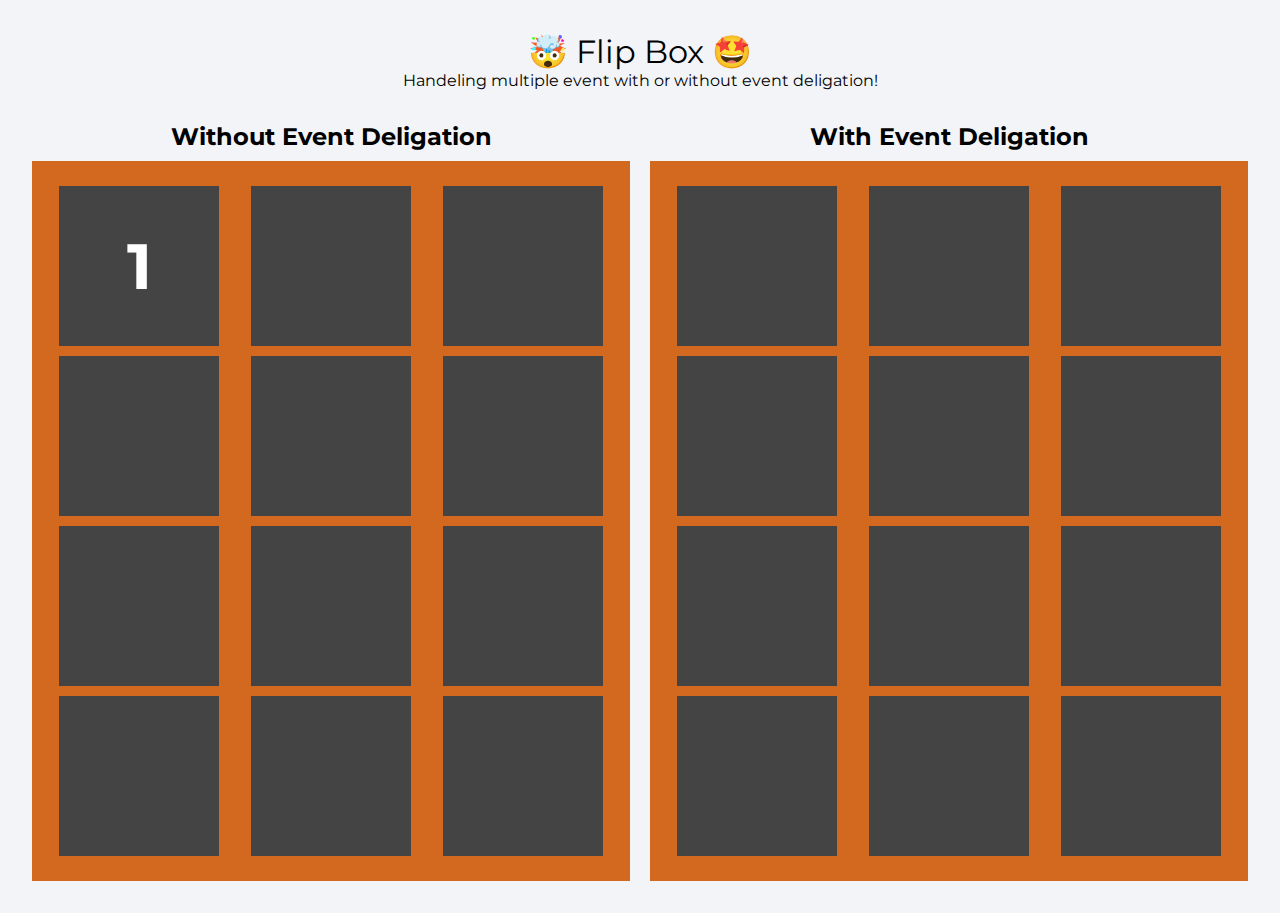
==== block-BJaaep/code/index.html @ 943fa56f "Auto merge by bot" ====
<!DOCTYPE html>
<html lang="en">
  <head>
    <meta charset="UTF-8" />
    <meta name="viewport" content="width=device-width, initial-scale=1.0" />
    <title>Flip Box</title>
    <link
      href="https://fonts.googleapis.com/css2?family=Montserrat:wght@200;400&display=swap"
      rel="stylesheet"
    />
    <link rel="stylesheet" href="style.css" />
  </head>
  <body>
    <h1 class="heading">🤯 Flip Box 🤩</h1>
    <p>Handeling multiple event with or without event deligation!</p>
    <div class="container">
      <div class="wrapper">
        <h2>Without Event Deligation</h2>
        <ul class="boxes">
          <li class="box">1</li>
          <li class="box"></li>
          <li class="box"></li>
          <li class="box"></li>
          <li class="box"></li>
          <li class="box"></li>
          <li class="box"></li>
          <li class="box"></li>
          <li class="box"></li>
          <li class="box"></li>
          <li class="box"></li>
          <li class="box"></li>
        </ul>
      </div>
      <div class="wrapper">
        <h2>With Event Deligation</h2>
        <ul class="boxes">
          <li class="box"></li>
          <li class="box"></li>
          <li class="box"></li>
          <li class="box"></li>
          <li class="box"></li>
          <li class="box"></li>
          <li class="box"></li>
          <li class="box"></li>
          <li class="box"></li>
          <li class="box"></li>
          <li class="box"></li>
          <li class="box"></li>
        </ul>
      </div>
    </div>
    <script src="./script.js"></script>
  </body>
</html>
---- block-BJaaep/code/style.css ----
html {
  box-sizing: border-box;
  font-size: 16px;
}

*,
*:before,
*:after {
  box-sizing: inherit;
}

body,
h1,
h2,
h3,
h4,
h5,
h6,
p,
ol,
ul {
  margin: 0;
  padding: 0;
  font-weight: normal;
}

ol,
ul {
  list-style: none;
}

img {
  max-width: 100%;
  height: auto;
}

body {
  background: #f2f4f8;
  font-family: 'Montserrat', sans-serif;
  text-align: center;
}

.container {
  text-align: center;
  max-width: 1280px;
  padding: 2rem;
  margin: 0 auto;
  display: flex;
}

.banner {
  display: inline-block;
  color: #424242;
  font-size: 20px;
  text-decoration: none;
  text-align: center;
  margin: 20px auto;
  padding: 10px 20px;
  background: white;
  border-radius: 4px;
  min-width: 24px;
  font-size: 20px;
  box-shadow: 0 14px 26px rgba(0, 0, 0, 0.04);
  border: 2px solid;
}
.wrapper {
  max-width: 50%;
  margin: 0 auto;
}

.boxes {
  display: flex;
  flex-wrap: wrap;
  justify-content: space-evenly;
  background-color: chocolate;
  color: #444;
  padding: 20px 0;
}

.wrapper:first-child {
  margin-right: 20px;
}

.box {
  margin: 5px;
  background-color: #444;
  background-size: contain;
  background-repeat: no-repeat;
  background-position: center center;
  height: 160px;
  width: 160px;
  display: flex;
  justify-content: center;
  align-items: center;
  font-size: 4rem;
  font-weight: bold;
  color: white;
  cursor: pointer;
}
.text {
  height: 100%;
  display: flex;
  justify-content: center;
  align-items: center;
}

.first {
  margin-right: 20px;
}

h2 {
  font-weight: bolder;
  padding-bottom: 10px;
}

.heading {
  text-align: center;
  margin-top: 2rem;
}
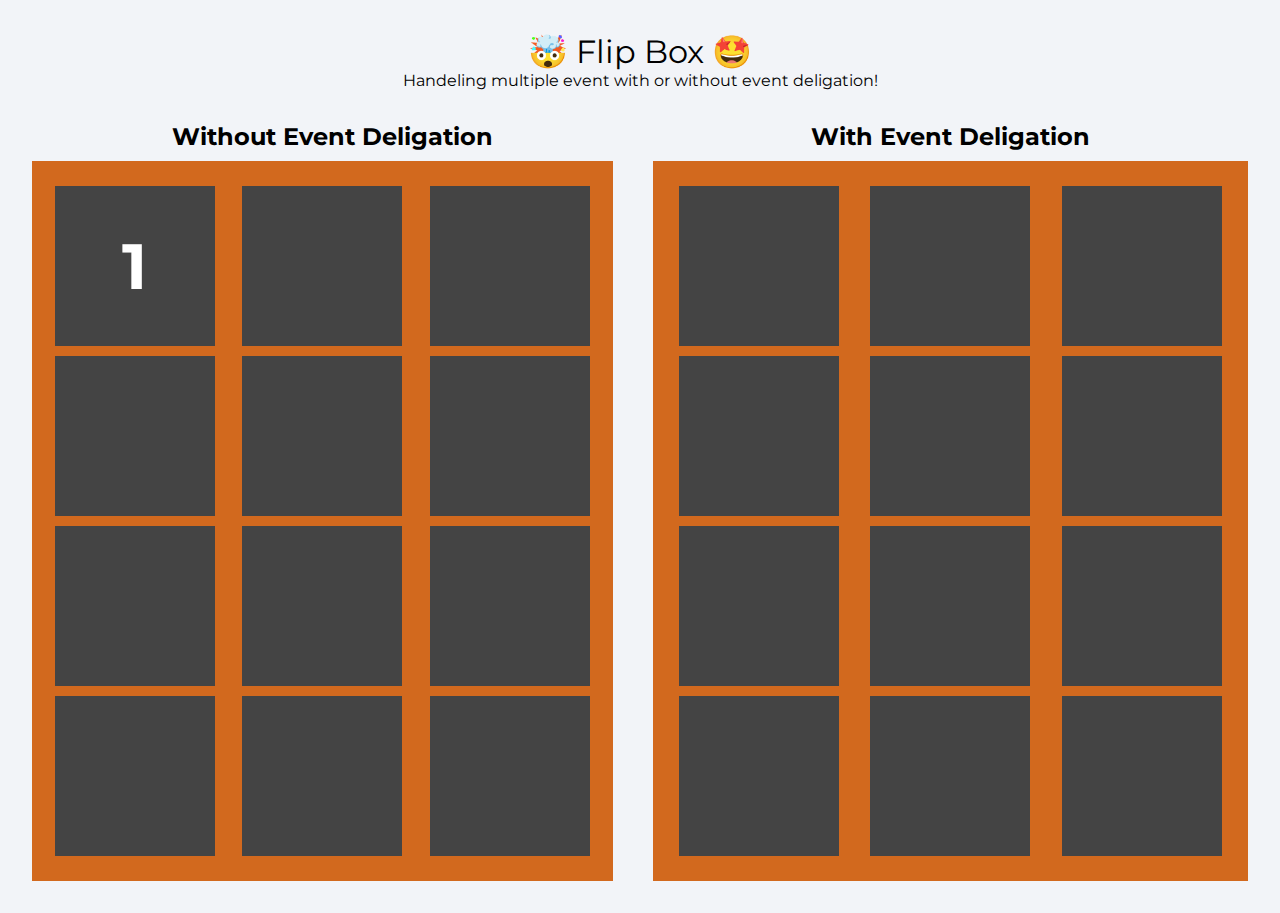
==== commit 6e7012fc: "event delegation" ====
--- a/block-BJaaep/code/index.html
+++ b/block-BJaaep/code/index.html
@@ -16,7 +16,7 @@
     <div class="container">
       <div class="wrapper">
         <h2>Without Event Deligation</h2>
-        <ul class="boxes">
+        <ul class="boxes first">
           <li class="box">1</li>
           <li class="box"></li>
           <li class="box"></li>
@@ -33,7 +33,7 @@
       </div>
       <div class="wrapper">
         <h2>With Event Deligation</h2>
-        <ul class="boxes">
+        <ul class="boxes second">
           <li class="box"></li>
           <li class="box"></li>
           <li class="box"></li>
